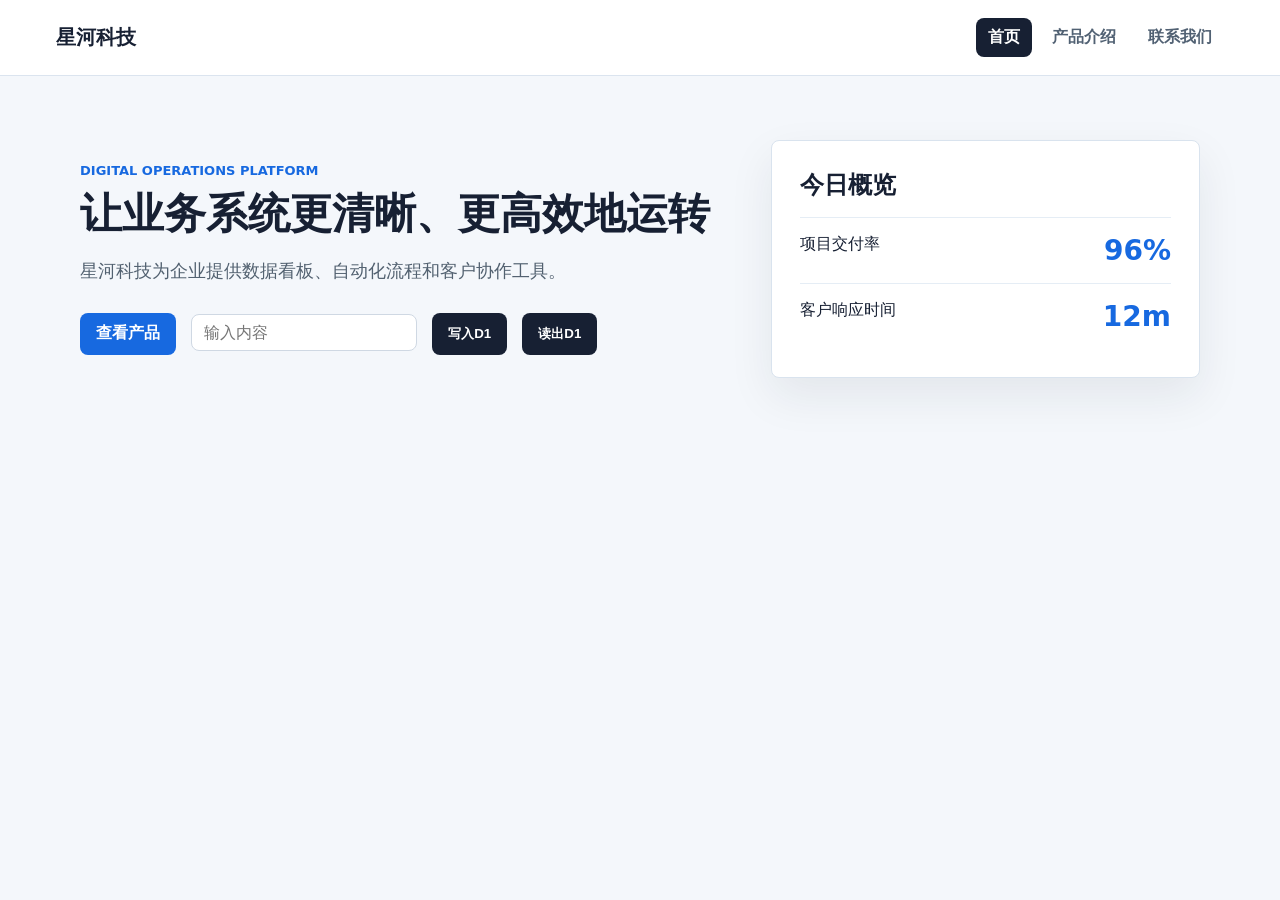
==== index.html @ d87a2ae5 "Save project version 2026-06-24T14:26:06.188Z" ====
<!doctype html>
<html>
  <head>
    <meta charset="UTF-8" />
    <title>首页 - 星河科技</title>
    <link rel="stylesheet" href="./style.css" />
  </head>
  <body>
    <header class="site-header">
      <a class="logo" href="./index.html">星河科技</a>
      <nav>
        <a class="active" href="./index.html">首页</a>
        <a href="./products.html">产品介绍</a>
        <a href="./contact.html">联系我们</a>
      </nav>
    </header>

    <main class="hero">
      <section>
        <p class="eyebrow">Digital operations platform</p>
        <h1>让业务系统更清晰、更高效地运转</h1>
        <p class="lead">星河科技为企业提供数据看板、自动化流程和客户协作工具。</p>
        <a class="button" href="./products.html">查看产品</a>
        <input type="text" id="d1-input" placeholder="输入内容" style="margin-left:10px; padding: 8px 12px; border-radius: 8px; border: 1px solid #cfd8e3; font: inherit;">
        <button class="button" id="write-btn" style="margin-left:10px; background: #172033;">写入D1</button>
        <button class="button" id="read-btn" style="margin-left:10px; background: #172033;">读出D1</button>
      </section>
      <section class="hero-panel">
        <h2>今日概览</h2>
        <div class="metric">
          <span>项目交付率</span>
          <strong>96%</strong>
        </div>
        <div class="metric">
          <span>客户响应时间</span>
          <strong>12m</strong>
        </div>
      </section>
    </main>
    <script src="./script.js"></script>
  </body>
</html>
---- style.css ----
body {
  margin: 0;
  min-height: 100vh;
  font-family: Inter, system-ui, sans-serif;
  background: #f4f7fb;
  color: #172033;
}

a {
  color: inherit;
  text-decoration: none;
}

.site-header {
  display: flex;
  align-items: center;
  justify-content: space-between;
  gap: 24px;
  padding: 18px min(5vw, 56px);
  border-bottom: 1px solid #dbe4ef;
  background: #ffffff;
}

.logo {
  font-size: 20px;
  font-weight: 800;
}

nav {
  display: flex;
  flex-wrap: wrap;
  gap: 8px;
}

nav a {
  border-radius: 8px;
  padding: 9px 12px;
  color: #516173;
  font-weight: 700;
}

nav a.active,
nav a:hover {
  background: #172033;
  color: #ffffff;
}

.hero,
.page {
  width: min(1120px, calc(100vw - 32px));
  margin: 0 auto;
  padding: 64px 0;
}

.hero {
  display: grid;
  grid-template-columns: minmax(0, 1.2fr) minmax(280px, 0.8fr);
  align-items: center;
  gap: 48px;
}

.eyebrow {
  margin: 0 0 12px;
  color: #1769e0;
  font-size: 13px;
  font-weight: 800;
  letter-spacing: 0;
  text-transform: uppercase;
}

h1 {
  margin: 0;
  max-width: 760px;
  font-size: 42px;
  line-height: 1.15;
}

.lead {
  max-width: 680px;
  margin: 18px 0 0;
  color: #526170;
  font-size: 18px;
  line-height: 1.7;
}

.button,
.contact-form button {
  display: inline-flex;
  align-items: center;
  justify-content: center;
  min-height: 42px;
  margin-top: 26px;
  border: 0;
  border-radius: 8px;
  padding: 0 16px;
  background: #1769e0;
  color: white;
  cursor: pointer;
  font-weight: 800;
}

.hero-panel,
.product-grid article,
.contact-form {
  border: 1px solid #d9e3ee;
  border-radius: 8px;
  background: #ffffff;
  box-shadow: 0 18px 45px rgba(23, 32, 51, 0.08);
}

.hero-panel {
  padding: 28px;
}

.hero-panel h2,
.product-grid h2 {
  margin: 0 0 16px;
}

.metric {
  display: flex;
  justify-content: space-between;
  gap: 18px;
  padding: 16px 0;
  border-top: 1px solid #e5edf5;
}

.metric strong {
  color: #1769e0;
  font-size: 28px;
}

.product-grid {
  display: grid;
  grid-template-columns: repeat(3, minmax(0, 1fr));
  gap: 18px;
  margin-top: 28px;
}

.product-grid article {
  padding: 24px;
}

.product-grid p,
.contact-list {
  color: #526170;
  line-height: 1.7;
}

.contact-layout {
  display: grid;
  grid-template-columns: minmax(0, 1fr) 380px;
  gap: 42px;
}

.contact-list {
  padding-left: 18px;
}

.contact-form {
  display: grid;
  gap: 16px;
  padding: 24px;
}

.contact-form label {
  display: grid;
  gap: 7px;
  color: #334155;
  font-weight: 800;
}

.contact-form input,
.contact-form textarea {
  width: 100%;
  border: 1px solid #cfd8e3;
  border-radius: 8px;
  padding: 11px 12px;
  font: inherit;
  resize: vertical;
}

@media (max-width: 760px) {
  .site-header,
  .hero,
  .contact-layout {
    grid-template-columns: 1fr;
  }

  .site-header {
    display: grid;
  }

  .product-grid {
    grid-template-columns: 1fr;
  }

  h1 {
    font-size: 32px;
  }
}
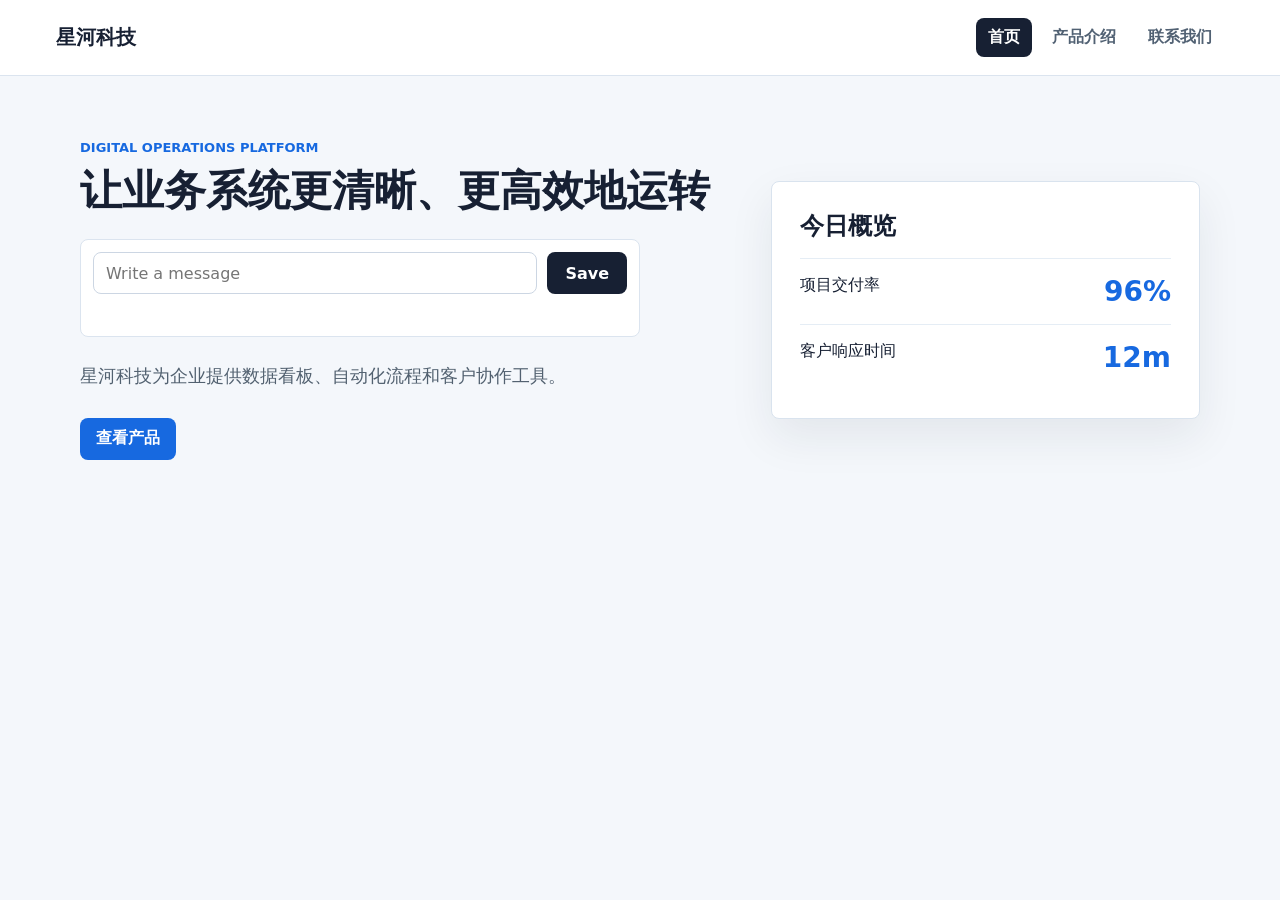
==== commit 1ddc8f4b: "Save project version 2026-06-25T01:13:21.672Z" ====
--- a/index.html
+++ b/index.html
@@ -1,42 +1,7 @@
 <!doctype html>
-<html>
-  <head>
-    <meta charset="UTF-8" />
+<html><head>
+    <meta charset="UTF-8">
     <title>首页 - 星河科技</title>
-    <link rel="stylesheet" href="./style.css" />
+    <link rel="stylesheet" href="./style.css">
   </head>
-  <body>
-    <header class="site-header">
-      <a class="logo" href="./index.html">星河科技</a>
-      <nav>
-        <a class="active" href="./index.html">首页</a>
-        <a href="./products.html">产品介绍</a>
-        <a href="./contact.html">联系我们</a>
-      </nav>
-    </header>
-
-    <main class="hero">
-      <section>
-        <p class="eyebrow">Digital operations platform</p>
-        <h1>让业务系统更清晰、更高效地运转</h1>
-        <p class="lead">星河科技为企业提供数据看板、自动化流程和客户协作工具。</p>
-        <a class="button" href="./products.html">查看产品</a>
-        <input type="text" id="d1-input" placeholder="输入内容" style="margin-left:10px; padding: 8px 12px; border-radius: 8px; border: 1px solid #cfd8e3; font: inherit;">
-        <button class="button" id="write-btn" style="margin-left:10px; background: #172033;">写入D1</button>
-        <button class="button" id="read-btn" style="margin-left:10px; background: #172033;">读出D1</button>
-      </section>
-      <section class="hero-panel">
-        <h2>今日概览</h2>
-        <div class="metric">
-          <span>项目交付率</span>
-          <strong>96%</strong>
-        </div>
-        <div class="metric">
-          <span>客户响应时间</span>
-          <strong>12m</strong>
-        </div>
-      </section>
-    </main>
-    <script src="./script.js"></script>
-  </body>
-</html>+  <body><header class="site-header"><a href="./index.html" class="logo">星河科技</a><nav><a href="./index.html" class="active">首页</a><a href="./products.html">产品介绍</a><a href="./contact.html">联系我们</a></nav></header><main class="hero"><section><p class="eyebrow">Digital operations platform</p><h1>让业务系统更清晰、更高效地运转</h1><div data-message-form="true" id="iq5pu"><input type="text" name="content" placeholder="Write a message" id="ilk35"><button type="button" data-message-submit="true" id="id2ph">Save</button><span data-message-status="true" id="ir5ef"></span></div><p class="lead">星河科技为企业提供数据看板、自动化流程和客户协作工具。</p><a href="./products.html" class="button">查看产品</a></section><section class="hero-panel"><h2>今日概览</h2><div class="metric"><span>项目交付率</span><strong>96%</strong></div><div class="metric"><span>客户响应时间</span><strong>12m</strong></div></section></main></body></html>
--- a/style.css
+++ b/style.css
@@ -1,201 +1 @@
-body {
-  margin: 0;
-  min-height: 100vh;
-  font-family: Inter, system-ui, sans-serif;
-  background: #f4f7fb;
-  color: #172033;
-}
-
-a {
-  color: inherit;
-  text-decoration: none;
-}
-
-.site-header {
-  display: flex;
-  align-items: center;
-  justify-content: space-between;
-  gap: 24px;
-  padding: 18px min(5vw, 56px);
-  border-bottom: 1px solid #dbe4ef;
-  background: #ffffff;
-}
-
-.logo {
-  font-size: 20px;
-  font-weight: 800;
-}
-
-nav {
-  display: flex;
-  flex-wrap: wrap;
-  gap: 8px;
-}
-
-nav a {
-  border-radius: 8px;
-  padding: 9px 12px;
-  color: #516173;
-  font-weight: 700;
-}
-
-nav a.active,
-nav a:hover {
-  background: #172033;
-  color: #ffffff;
-}
-
-.hero,
-.page {
-  width: min(1120px, calc(100vw - 32px));
-  margin: 0 auto;
-  padding: 64px 0;
-}
-
-.hero {
-  display: grid;
-  grid-template-columns: minmax(0, 1.2fr) minmax(280px, 0.8fr);
-  align-items: center;
-  gap: 48px;
-}
-
-.eyebrow {
-  margin: 0 0 12px;
-  color: #1769e0;
-  font-size: 13px;
-  font-weight: 800;
-  letter-spacing: 0;
-  text-transform: uppercase;
-}
-
-h1 {
-  margin: 0;
-  max-width: 760px;
-  font-size: 42px;
-  line-height: 1.15;
-}
-
-.lead {
-  max-width: 680px;
-  margin: 18px 0 0;
-  color: #526170;
-  font-size: 18px;
-  line-height: 1.7;
-}
-
-.button,
-.contact-form button {
-  display: inline-flex;
-  align-items: center;
-  justify-content: center;
-  min-height: 42px;
-  margin-top: 26px;
-  border: 0;
-  border-radius: 8px;
-  padding: 0 16px;
-  background: #1769e0;
-  color: white;
-  cursor: pointer;
-  font-weight: 800;
-}
-
-.hero-panel,
-.product-grid article,
-.contact-form {
-  border: 1px solid #d9e3ee;
-  border-radius: 8px;
-  background: #ffffff;
-  box-shadow: 0 18px 45px rgba(23, 32, 51, 0.08);
-}
-
-.hero-panel {
-  padding: 28px;
-}
-
-.hero-panel h2,
-.product-grid h2 {
-  margin: 0 0 16px;
-}
-
-.metric {
-  display: flex;
-  justify-content: space-between;
-  gap: 18px;
-  padding: 16px 0;
-  border-top: 1px solid #e5edf5;
-}
-
-.metric strong {
-  color: #1769e0;
-  font-size: 28px;
-}
-
-.product-grid {
-  display: grid;
-  grid-template-columns: repeat(3, minmax(0, 1fr));
-  gap: 18px;
-  margin-top: 28px;
-}
-
-.product-grid article {
-  padding: 24px;
-}
-
-.product-grid p,
-.contact-list {
-  color: #526170;
-  line-height: 1.7;
-}
-
-.contact-layout {
-  display: grid;
-  grid-template-columns: minmax(0, 1fr) 380px;
-  gap: 42px;
-}
-
-.contact-list {
-  padding-left: 18px;
-}
-
-.contact-form {
-  display: grid;
-  gap: 16px;
-  padding: 24px;
-}
-
-.contact-form label {
-  display: grid;
-  gap: 7px;
-  color: #334155;
-  font-weight: 800;
-}
-
-.contact-form input,
-.contact-form textarea {
-  width: 100%;
-  border: 1px solid #cfd8e3;
-  border-radius: 8px;
-  padding: 11px 12px;
-  font: inherit;
-  resize: vertical;
-}
-
-@media (max-width: 760px) {
-  .site-header,
-  .hero,
-  .contact-layout {
-    grid-template-columns: 1fr;
-  }
-
-  .site-header {
-    display: grid;
-  }
-
-  .product-grid {
-    grid-template-columns: 1fr;
-  }
-
-  h1 {
-    font-size: 32px;
-  }
-}+* { box-sizing: border-box; } body {margin: 0;}body{margin-top:0px;margin-right:0px;margin-bottom:0px;margin-left:0px;min-height:100vh;font-family:Inter, system-ui, sans-serif;background-image:initial;background-position-x:initial;background-position-y:initial;background-size:initial;background-repeat:initial;background-attachment:initial;background-origin:initial;background-clip:initial;background-color:rgb(244, 247, 251);color:rgb(23, 32, 51);}a{color:inherit;text-decoration-line:none;text-decoration-thickness:initial;text-decoration-style:initial;text-decoration-color:initial;}.site-header{display:flex;align-items:center;justify-content:space-between;row-gap:24px;column-gap:24px;padding-top:18px;padding-right:min(5vw, 56px);padding-bottom:18px;padding-left:min(5vw, 56px);border-bottom-width:1px;border-bottom-style:solid;border-bottom-color:rgb(219, 228, 239);background-image:initial;background-position-x:initial;background-position-y:initial;background-size:initial;background-repeat:initial;background-attachment:initial;background-origin:initial;background-clip:initial;background-color:rgb(255, 255, 255);}.logo{font-size:20px;font-weight:800;}nav{display:flex;flex-wrap:wrap;row-gap:8px;column-gap:8px;}nav a{border-top-left-radius:8px;border-top-right-radius:8px;border-bottom-right-radius:8px;border-bottom-left-radius:8px;padding-top:9px;padding-right:12px;padding-bottom:9px;padding-left:12px;color:rgb(81, 97, 115);font-weight:700;}nav a.active, nav a:hover{background-image:initial;background-position-x:initial;background-position-y:initial;background-size:initial;background-repeat:initial;background-attachment:initial;background-origin:initial;background-clip:initial;background-color:rgb(23, 32, 51);color:rgb(255, 255, 255);}.hero{width:min(1120px, -32px + 100vw);margin-top:0px;margin-right:auto;margin-bottom:0px;margin-left:auto;padding-top:64px;padding-right:0px;padding-bottom:64px;padding-left:0px;}.hero{display:grid;grid-template-columns:minmax(0px, 1.2fr) minmax(280px, 0.8fr);align-items:center;row-gap:48px;column-gap:48px;}.eyebrow{margin-top:0px;margin-right:0px;margin-bottom:12px;margin-left:0px;color:rgb(23, 105, 224);font-size:13px;font-weight:800;letter-spacing:0px;text-transform:uppercase;}h1{margin-top:0px;margin-right:0px;margin-bottom:0px;margin-left:0px;max-width:760px;font-size:42px;line-height:1.15;}.lead{max-width:680px;margin-top:18px;margin-right:0px;margin-bottom:0px;margin-left:0px;color:rgb(82, 97, 112);font-size:18px;line-height:1.7;}.button, .contact-form button{display:inline-flex;align-items:center;justify-content:center;min-height:42px;margin-top:26px;border-top-width:0px;border-right-width:0px;border-bottom-width:0px;border-left-width:0px;border-top-style:none;border-right-style:none;border-bottom-style:none;border-left-style:none;border-top-color:currentcolor;border-right-color:currentcolor;border-bottom-color:currentcolor;border-left-color:currentcolor;border-image-source:initial;border-image-slice:initial;border-image-width:initial;border-image-outset:initial;border-image-repeat:initial;border-top-left-radius:8px;border-top-right-radius:8px;border-bottom-right-radius:8px;border-bottom-left-radius:8px;padding-top:0px;padding-right:16px;padding-bottom:0px;padding-left:16px;background-image:initial;background-position-x:initial;background-position-y:initial;background-size:initial;background-repeat:initial;background-attachment:initial;background-origin:initial;background-clip:initial;background-color:rgb(23, 105, 224);color:white;cursor:pointer;font-weight:800;}.hero-panel{border-top-width:1px;border-right-width:1px;border-bottom-width:1px;border-left-width:1px;border-top-style:solid;border-right-style:solid;border-bottom-style:solid;border-left-style:solid;border-top-color:rgb(217, 227, 238);border-right-color:rgb(217, 227, 238);border-bottom-color:rgb(217, 227, 238);border-left-color:rgb(217, 227, 238);border-image-source:initial;border-image-slice:initial;border-image-width:initial;border-image-outset:initial;border-image-repeat:initial;border-top-left-radius:8px;border-top-right-radius:8px;border-bottom-right-radius:8px;border-bottom-left-radius:8px;background-image:initial;background-position-x:initial;background-position-y:initial;background-size:initial;background-repeat:initial;background-attachment:initial;background-origin:initial;background-clip:initial;background-color:rgb(255, 255, 255);box-shadow:rgba(23, 32, 51, 0.08) 0px 18px 45px;}.contact-form, .product-grid article{border-top-width:1px;border-right-width:1px;border-bottom-width:1px;border-left-width:1px;border-top-style:solid;border-right-style:solid;border-bottom-style:solid;border-left-style:solid;border-top-color:rgb(217, 227, 238);border-right-color:rgb(217, 227, 238);border-bottom-color:rgb(217, 227, 238);border-left-color:rgb(217, 227, 238);border-image-source:initial;border-image-slice:initial;border-image-width:initial;border-image-outset:initial;border-image-repeat:initial;border-top-left-radius:8px;border-top-right-radius:8px;border-bottom-right-radius:8px;border-bottom-left-radius:8px;background-image:initial;background-position-x:initial;background-position-y:initial;background-size:initial;background-repeat:initial;background-attachment:initial;background-origin:initial;background-clip:initial;background-color:rgb(255, 255, 255);box-shadow:rgba(23, 32, 51, 0.08) 0px 18px 45px;}.hero-panel{padding-top:28px;padding-right:28px;padding-bottom:28px;padding-left:28px;}.hero-panel h2, .product-grid h2{margin-top:0px;margin-right:0px;margin-bottom:16px;margin-left:0px;}.metric{display:flex;justify-content:space-between;row-gap:18px;column-gap:18px;padding-top:16px;padding-right:0px;padding-bottom:16px;padding-left:0px;border-top-width:1px;border-top-style:solid;border-top-color:rgb(229, 237, 245);}.metric strong{color:rgb(23, 105, 224);font-size:28px;}.product-grid article{padding-top:24px;padding-right:24px;padding-bottom:24px;padding-left:24px;}.contact-list, .product-grid p{color:rgb(82, 97, 112);line-height:1.7;}.contact-form label{display:grid;row-gap:7px;column-gap:7px;color:rgb(51, 65, 85);font-weight:800;}.contact-form input, .contact-form textarea{width:100%;border-top-width:1px;border-right-width:1px;border-bottom-width:1px;border-left-width:1px;border-top-style:solid;border-right-style:solid;border-bottom-style:solid;border-left-style:solid;border-top-color:rgb(207, 216, 227);border-right-color:rgb(207, 216, 227);border-bottom-color:rgb(207, 216, 227);border-left-color:rgb(207, 216, 227);border-image-source:initial;border-image-slice:initial;border-image-width:initial;border-image-outset:initial;border-image-repeat:initial;border-top-left-radius:8px;border-top-right-radius:8px;border-bottom-right-radius:8px;border-bottom-left-radius:8px;padding-top:11px;padding-right:12px;padding-bottom:11px;padding-left:12px;font-style:inherit;font-variant-ligatures:inherit;font-variant-caps:inherit;font-variant-numeric:inherit;font-variant-east-asian:inherit;font-variant-alternates:inherit;font-variant-position:inherit;font-variant-emoji:inherit;font-weight:inherit;font-stretch:inherit;font-size:inherit;line-height:inherit;font-family:inherit;font-optical-sizing:inherit;font-size-adjust:inherit;font-kerning:inherit;font-feature-settings:inherit;font-variation-settings:inherit;font-language-override:inherit;resize:vertical;}#ilk35{flex:1 1 240px;min-height:42px;border:1px solid #ccd6e3;border-radius:8px;padding:0 12px;font:inherit;}#id2ph{min-height:42px;border:0;border-radius:8px;padding:0 18px;background:#172033;color:#ffffff;font:inherit;font-weight:700;cursor:pointer;}#ir5ef{flex-basis:100%;color:#526170;font-size:14px;min-height:20px;}#iq5pu{display:flex;flex-wrap:wrap;align-items:center;gap:10px;max-width:560px;margin:24px 0;padding:12px;border:1px solid #dbe4ef;border-radius:8px;background:#ffffff;}@media (max-width: 760px){.site-header{grid-template-columns:1fr;}.hero{grid-template-columns:1fr;}.site-header{display:grid;}h1{font-size:32px;}}
